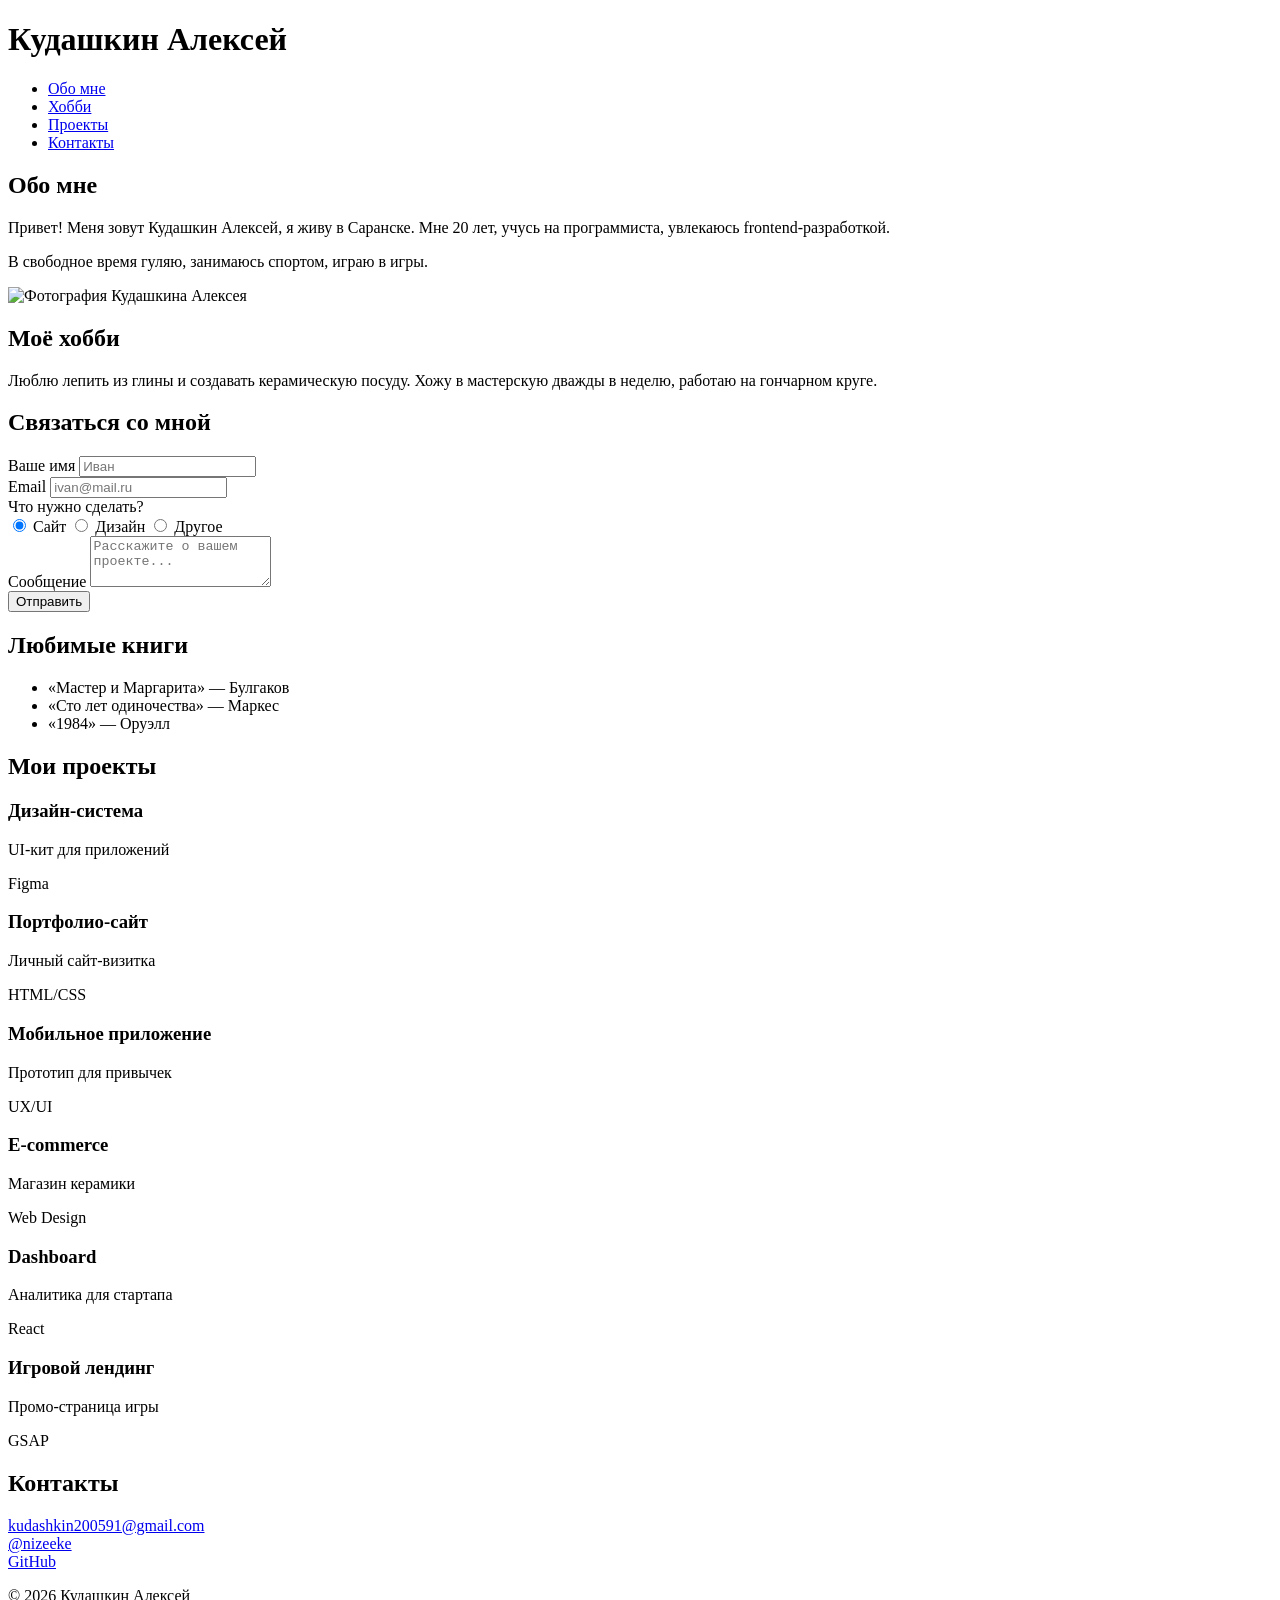
==== html/index.html @ 0df56d47 "Rename index.html to html/index.html" ====
<!DOCTYPE html>
<html lang="ru">
<head>
  <meta charset="UTF-8" />
  <meta name="viewport" content="width=device-width, initial-scale=1.0" />
  <link rel="stylesheet" href="style.css" />
  <link rel="preconnect" href="https://fonts.googleapis.com" />
  <link rel="preconnect" href="https://fonts.gstatic.com" crossorigin />
  <link href="https://fonts.googleapis.com/css2?family=Inter:opsz,wght@14..32,400;14..32,600;14..32,700&display=swap" rel="stylesheet" />
  <title>Кудашкин Алексей</title>
</head>
<body>

  <header class="page-header">
    <div class="header-container">
      <div class="logo-wrapper">
        <h1 class="main-title">Кудашкин Алексей</h1>
      </div>
      <nav class="main-nav">
        <ul class="nav-list">
          <li><a href="#about" class="nav-link">Обо мне</a></li>
          <li><a href="#hobby" class="nav-link">Хобби</a></li>
          <li><a href="#projects" class="nav-link">Проекты</a></li>
          <li><a href="#contacts" class="nav-link">Контакты</a></li>
        </ul>
      </nav>
    </div>
  </header>

  <div class="main-grid">
    
    <main class="main-content">

      <section id="about" class="about-section">
        <h2 class="section-title">Обо мне</h2>
        <div class="about-wrapper">
          <div class="about-text-wrapper">
            <p class="about-text">
              Привет! Меня зовут Кудашкин Алексей, я живу в Саранске. 
              Мне 20 лет, учусь на программиста, увлекаюсь frontend-разработкой.
            </p>
            <p class="about-text">
              В свободное время гуляю, занимаюсь спортом, играю в игры.
            </p>
          </div>
          <img 
            class="profile-image"
            src="https://ic.pics.livejournal.com/klasson/23467161/3591605/3591605_900.png" 
            alt="Фотография Кудашкина Алексея" 
            width="200" 
            height="200"
          />
        </div>
      </section>

      <section id="hobby" class="hobby-section">
        <h2 class="section-title">Моё хобби</h2>
        <article class="hobby-card">
          <p class="hobby-text">
            Люблю лепить из глины и создавать керамическую посуду. 
            Хожу в мастерскую дважды в неделю, работаю на гончарном круге.
          </p>
        </article>
      </section>

      <section class="form-section">
        <h2 class="section-title">Связаться со мной</h2>
        
        <form action="#" method="POST" class="contact-form">
          
          <div class="form-group">
            <label for="user-name" class="form-label">Ваше имя</label>
            <input 
              type="text" 
              id="user-name" 
              name="user-name" 
              class="form-input" 
              placeholder="Иван"
            />
          </div>

          <div class="form-group">
            <label for="user-email" class="form-label">Email</label>
            <input 
              type="email" 
              id="user-email" 
              name="user-email" 
              class="form-input" 
              placeholder="ivan@mail.ru"
            />
          </div>

          <div class="form-group form-group-full">
            <span class="form-label">Что нужно сделать?</span>
            <div class="radio-group">
              <label class="radio-option">
                <input type="radio" name="project-type" value="web" checked />
                Сайт
              </label>
              <label class="radio-option">
                <input type="radio" name="project-type" value="design" />
                Дизайн
              </label>
              <label class="radio-option">
                <input type="radio" name="project-type" value="other" />
                Другое
              </label>
            </div>
          </div>

          <div class="form-group form-group-full">
            <label for="user-message" class="form-label">Сообщение</label>
            <textarea 
              id="user-message" 
              name="user-message" 
              class="form-textarea" 
              placeholder="Расскажите о вашем проекте..."
              rows="3"
            ></textarea>
          </div>

          <button type="submit" class="submit-btn">Отправить</button>
        </form>
      </section>

    </main>

    <aside class="sidebar">
      <h2 class="sidebar-title">Любимые книги</h2>
      <ul class="book-list">
        <li>«Мастер и Маргарита» — Булгаков</li>
        <li>«Сто лет одиночества» — Маркес</li>
        <li>«1984» — Оруэлл</li>
      </ul>
    </aside>

  </div>

  <section id="projects" class="projects-section">
    <div class="projects-container">
      <h2 class="section-title projects-title">Мои проекты</h2>
      <div class="projects-grid">
        
        <article class="project-card">
          <div class="project-image" style="background: #e8b87c;">
          </div>
          <h3 class="project-name">Дизайн-система</h3>
          <p class="project-desc">UI-кит для приложений</p>
          <span class="project-tag">Figma</span>
        </article>

        <article class="project-card">
          <div class="project-image" style="background: #7ec8e3;">
          </div>
          <h3 class="project-name">Портфолио-сайт</h3>
          <p class="project-desc">Личный сайт-визитка</p>
          <span class="project-tag">HTML/CSS</span>
        </article>

        <article class="project-card">
          <div class="project-image" style="background: #f5a97f;">
          </div>
          <h3 class="project-name">Мобильное приложение</h3>
          <p class="project-desc">Прототип для привычек</p>
          <span class="project-tag">UX/UI</span>
        </article>

        <article class="project-card">
          <div class="project-image" style="background: #a8d5ba;">
                      </div>
          <h3 class="project-name">E-commerce</h3>
          <p class="project-desc">Магазин керамики</p>
          <span class="project-tag">Web Design</span>
        </article>

        <article class="project-card">
          <div class="project-image" style="background: #c9b0e6;">
                      </div>
          <h3 class="project-name">Dashboard</h3>
          <p class="project-desc">Аналитика для стартапа</p>
          <span class="project-tag">React</span>
        </article>

        <article class="project-card">
          <div class="project-image" style="background: #f7c5a0;">
                      </div>
          <h3 class="project-name">Игровой лендинг</h3>
          <p class="project-desc">Промо-страница игры</p>
          <span class="project-tag">GSAP</span>
        </article>

      </div>
    </div>
  </section>

  <section id="contacts" class="contacts-section">
    <div class="contacts-container">
      <h2 class="section-title">Контакты</h2>
      <div class="contacts-grid">
        <div class="contact-item">
          <a href="mailto:kudashkin200591@gmail.com" class="contacts-link">kudashkin200591@gmail.com</a>
        </div>
        <div class="contact-item">
          <a href="#" class="contacts-link">@nizeeke</a>
        </div>
        <div class="contact-item">
          <a href="https://github.com/nizeeke00" class="contacts-link" target="_blank" rel="noopener noreferrer">GitHub</a>
        </div>
      </div>
    </div>
  </section>

  <footer class="page-footer">
    <div class="footer-container">
      <p class="footer-text">
        &copy; 2026 Кудашкин Алексей
      </p>
    </div>
  </footer>

</body>
</html>
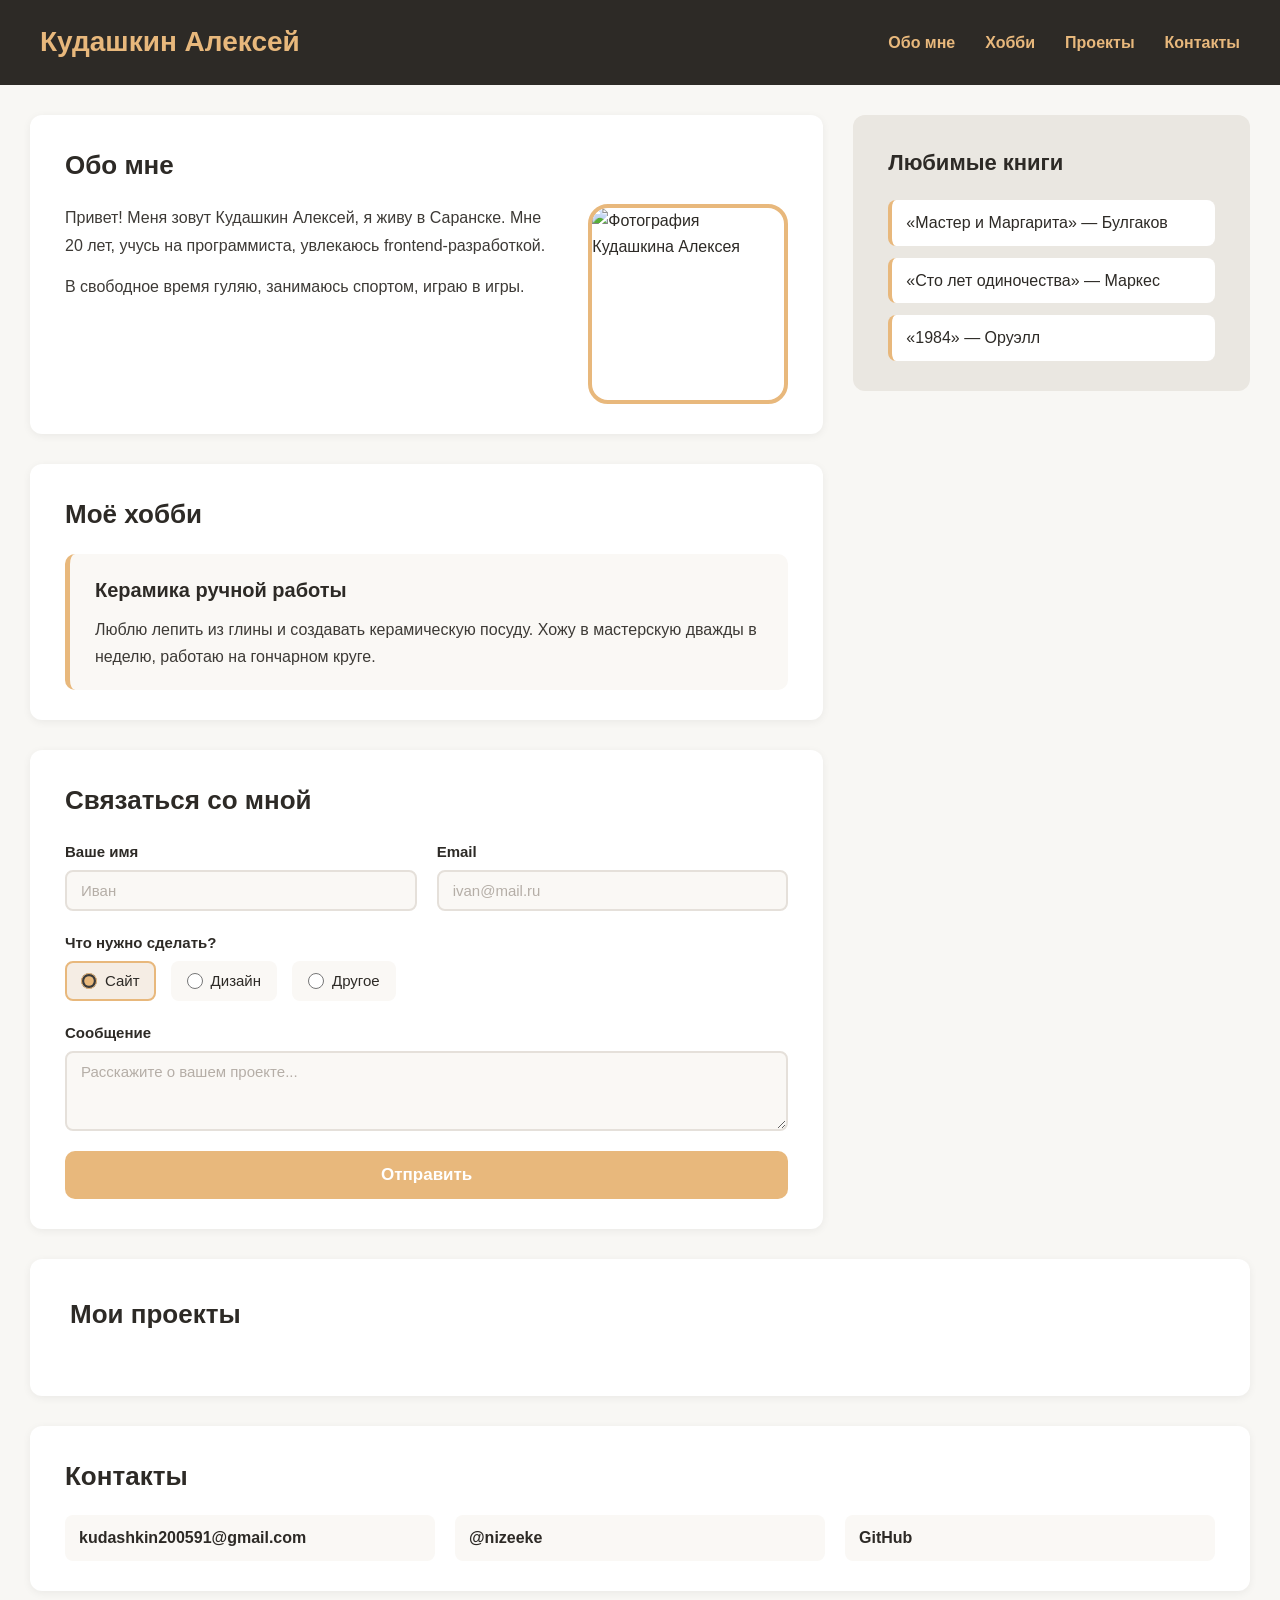
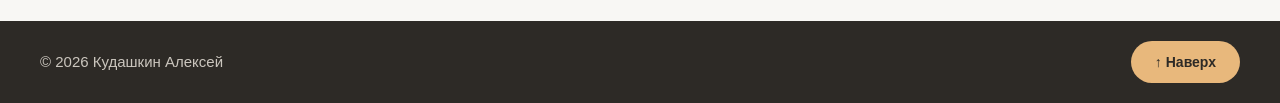
==== commit a5fc3c07: "Update index.html" ====
--- a/html/index.html
+++ b/html/index.html
@@ -56,6 +56,7 @@
       <section id="hobby" class="hobby-section">
         <h2 class="section-title">Моё хобби</h2>
         <article class="hobby-card">
+          <h3 class="hobby-title">Керамика ручной работы</h3>
           <p class="hobby-text">
             Люблю лепить из глины и создавать керамическую посуду. 
             Хожу в мастерскую дважды в неделю, работаю на гончарном круге.
@@ -139,57 +140,7 @@
   <section id="projects" class="projects-section">
     <div class="projects-container">
       <h2 class="section-title projects-title">Мои проекты</h2>
-      <div class="projects-grid">
-        
-        <article class="project-card">
-          <div class="project-image" style="background: #e8b87c;">
-          </div>
-          <h3 class="project-name">Дизайн-система</h3>
-          <p class="project-desc">UI-кит для приложений</p>
-          <span class="project-tag">Figma</span>
-        </article>
-
-        <article class="project-card">
-          <div class="project-image" style="background: #7ec8e3;">
-          </div>
-          <h3 class="project-name">Портфолио-сайт</h3>
-          <p class="project-desc">Личный сайт-визитка</p>
-          <span class="project-tag">HTML/CSS</span>
-        </article>
-
-        <article class="project-card">
-          <div class="project-image" style="background: #f5a97f;">
-          </div>
-          <h3 class="project-name">Мобильное приложение</h3>
-          <p class="project-desc">Прототип для привычек</p>
-          <span class="project-tag">UX/UI</span>
-        </article>
-
-        <article class="project-card">
-          <div class="project-image" style="background: #a8d5ba;">
-                      </div>
-          <h3 class="project-name">E-commerce</h3>
-          <p class="project-desc">Магазин керамики</p>
-          <span class="project-tag">Web Design</span>
-        </article>
-
-        <article class="project-card">
-          <div class="project-image" style="background: #c9b0e6;">
-                      </div>
-          <h3 class="project-name">Dashboard</h3>
-          <p class="project-desc">Аналитика для стартапа</p>
-          <span class="project-tag">React</span>
-        </article>
-
-        <article class="project-card">
-          <div class="project-image" style="background: #f7c5a0;">
-                      </div>
-          <h3 class="project-name">Игровой лендинг</h3>
-          <p class="project-desc">Промо-страница игры</p>
-          <span class="project-tag">GSAP</span>
-        </article>
-
-      </div>
+      <div class="projects-gallery"></div>
     </div>
   </section>
 
@@ -215,8 +166,10 @@
       <p class="footer-text">
         &copy; 2026 Кудашкин Алексей
       </p>
+      <a href="#" class="back-to-top">↑ Наверх</a>
     </div>
   </footer>
 
+  <script src="script.js"></script>
 </body>
 </html>
--- a/html/style.css
+++ b/html/style.css
@@ -0,0 +1,573 @@
+* {
+  margin: 0;
+  padding: 0;
+  box-sizing: border-box;
+}
+
+body {
+  font-family: "Inter", sans-serif;
+  background-color: #f8f7f4;
+  color: #2d2a26;
+  line-height: 1.6;
+}
+
+.page-header {
+  background-color: #2d2a26;
+  padding: 20px 40px;
+}
+
+.header-container {
+  max-width: 1300px;
+  margin: 0 auto;
+  display: flex;
+  justify-content: space-between;
+  align-items: center;
+  flex-wrap: wrap;
+  gap: 20px;
+}
+
+.logo-wrapper {
+  display: flex;
+  align-items: center;
+  gap: 12px;
+}
+
+.logo-icon {
+  font-size: 32px;
+  line-height: 1;
+  transition: transform 0.3s ease;
+}
+
+.logo-wrapper:hover .logo-icon {
+  transform: rotate(-10deg) scale(1.1);
+}
+
+.main-title {
+  font-size: 28px;
+  font-weight: 700;
+  color: #e8b87c;
+  margin: 0;
+}
+
+.nav-list {
+  display: flex;
+  list-style: none;
+  gap: 30px;
+  margin: 0;
+  padding: 0;
+}
+
+.nav-link {
+  color: #e8b87c;
+  text-decoration: none;
+  font-weight: 600;
+  font-size: 16px;
+  transition: color 0.3s ease;
+}
+
+.nav-link:hover {
+  color: #f5d6b3;
+}
+
+.main-grid {
+  max-width: 1300px;
+  margin: 30px auto;
+  padding: 0 30px;
+  display: grid;
+  grid-template-columns: 2fr 1fr;
+  gap: 30px;
+}
+
+.main-content {
+  display: flex;
+  flex-direction: column;
+  gap: 30px;
+}
+
+.about-section,
+.hobby-section,
+.form-section {
+  background-color: #ffffff;
+  padding: 30px 35px;
+  border-radius: 12px;
+  box-shadow: 0 2px 8px rgba(0,0,0,0.06);
+}
+
+.section-title {
+  font-size: 26px;
+  font-weight: 700;
+  color: #2d2a26;
+  margin-top: 0;
+  margin-bottom: 18px;
+}
+
+.about-wrapper {
+  display: flex;
+  gap: 30px;
+  align-items: flex-start;
+}
+
+.about-text-wrapper {
+  flex: 1;
+}
+
+.about-text {
+  font-size: 16px;
+  line-height: 1.7;
+  color: #3d3a36;
+  margin-bottom: 14px;
+}
+
+.about-text:last-child {
+  margin-bottom: 0;
+}
+
+.profile-image {
+  width: 200px;
+  height: 200px;
+  object-fit: cover;
+  border: 4px solid #e8b87c;
+  border-radius: 20px;
+  flex-shrink: 0;
+  transition: transform 0.3s ease, box-shadow 0.3s ease;
+}
+
+.profile-image:hover {
+  transform: scale(1.03);
+  box-shadow: 0 8px 25px rgba(232, 184, 124, 0.3);
+}
+
+.hobby-card {
+  background-color: #faf8f5;
+  padding: 20px 25px;
+  border-radius: 10px;
+  border-left: 5px solid #e8b87c;
+  transition: border-color 0.3s ease, background-color 0.3s ease;
+}
+
+.hobby-card:hover {
+  border-color: #d4a56a;
+  background-color: #f5f2ec;
+}
+
+.hobby-title {
+  font-size: 20px;
+  font-weight: 700;
+  color: #2d2a26;
+  margin-top: 0;
+  margin-bottom: 10px;
+}
+
+.hobby-text {
+  font-size: 16px;
+  line-height: 1.7;
+  color: #3d3a36;
+  margin: 0;
+}
+
+.form-description {
+  font-size: 16px;
+  color: #6b6560;
+  margin-bottom: 20px;
+}
+
+.contact-form {
+  display: grid;
+  grid-template-columns: 1fr 1fr;
+  gap: 20px;
+}
+
+.form-group {
+  display: flex;
+  flex-direction: column;
+  gap: 6px;
+}
+
+.form-group-full {
+  grid-column: 1 / -1;
+}
+
+.form-label {
+  font-weight: 600;
+  font-size: 15px;
+  color: #2d2a26;
+}
+
+.form-input,
+.form-textarea {
+  padding: 10px 14px;
+  font-family: "Inter", sans-serif;
+  font-size: 15px;
+  color: #2d2a26;
+  background-color: #faf8f5;
+  border: 2px solid #e5e0da;
+  border-radius: 8px;
+  outline: none;
+  transition: border-color 0.3s ease, background-color 0.3s ease, box-shadow 0.3s ease;
+}
+
+.form-input:focus,
+.form-textarea:focus {
+  border-color: #e8b87c;
+  background-color: #ffffff;
+  box-shadow: 0 0 0 4px rgba(232, 184, 124, 0.15);
+}
+
+.form-input::placeholder,
+.form-textarea::placeholder {
+  color: #b5aea7;
+}
+
+.form-textarea {
+  resize: vertical;
+  min-height: 80px;
+}
+
+.radio-group {
+  display: flex;
+  gap: 15px;
+  flex-wrap: wrap;
+}
+
+.radio-option {
+  display: flex;
+  align-items: center;
+  gap: 8px;
+  font-size: 15px;
+  color: #2d2a26;
+  cursor: pointer;
+  padding: 6px 14px;
+  background-color: #faf8f5;
+  border-radius: 8px;
+  border: 2px solid transparent;
+  transition: all 0.3s ease;
+}
+
+.radio-option:hover {
+  background-color: #f0ece6;
+  border-color: #e5e0da;
+}
+
+.radio-option input[type="radio"] {
+  width: 16px;
+  height: 16px;
+  accent-color: #e8b87c;
+  cursor: pointer;
+}
+
+.radio-option:has(input:checked) {
+  background-color: #f5ede4;
+  border-color: #e8b87c;
+}
+
+.submit-btn {
+  grid-column: 1 / -1;
+  padding: 14px 32px;
+  font-family: "Inter", sans-serif;
+  font-size: 17px;
+  font-weight: 700;
+  color: #ffffff;
+  background-color: #e8b87c;
+  border: none;
+  border-radius: 10px;
+  cursor: pointer;
+  transition: all 0.3s ease;
+}
+
+.submit-btn:hover {
+  background-color: #d4a56a;
+  transform: translateY(-2px);
+  box-shadow: 0 8px 25px rgba(232, 184, 124, 0.35);
+}
+
+.submit-btn:active {
+  transform: translateY(0);
+  box-shadow: 0 4px 12px rgba(232, 184, 124, 0.25);
+}
+
+.sidebar {
+  background-color: #eae7e1;
+  padding: 30px 35px;
+  border-radius: 12px;
+  display: flex;
+  flex-direction: column;
+  gap: 20px;
+  align-self: start;
+}
+
+.sidebar-title {
+  font-size: 22px;
+  font-weight: 700;
+  color: #2d2a26;
+  margin: 0;
+}
+
+.book-list {
+  list-style: none;
+  padding: 0;
+  margin: 0;
+  display: flex;
+  flex-direction: column;
+  gap: 12px;
+}
+
+.book-list li {
+  font-size: 16px;
+  color: #2d2a26;
+  padding: 10px 14px;
+  background-color: #ffffff;
+  border-radius: 8px;
+  border-left: 4px solid #e8b87c;
+  transition: all 0.3s ease;
+}
+
+.book-list li:hover {
+  transform: translateX(5px);
+  box-shadow: 0 4px 12px rgba(0,0,0,0.06);
+}
+
+.projects-section {
+  max-width: 1300px;
+  margin: 0 auto 30px;
+  padding: 0 30px;
+}
+
+.projects-container {
+  background-color: #ffffff;
+  padding: 35px 40px;
+  border-radius: 12px;
+  box-shadow: 0 2px 8px rgba(0,0,0,0.06);
+}
+
+.projects-title {
+  margin-bottom: 25px;
+}
+
+.projects-grid {
+  display: grid;
+  grid-template-columns: repeat(3, 1fr);
+  gap: 25px;
+}
+
+.project-card {
+  background-color: #faf8f5;
+  border-radius: 12px;
+  padding: 20px;
+  display: flex;
+  flex-direction: column;
+  align-items: flex-start;
+  gap: 10px;
+  transition: all 0.3s ease;
+}
+
+.project-card:hover {
+  transform: translateY(-4px);
+  box-shadow: 0 12px 30px rgba(0,0,0,0.1);
+}
+
+.project-image {
+  width: 100%;
+  height: 120px;
+  border-radius: 8px;
+  display: flex;
+  align-items: center;
+  justify-content: center;
+  flex-shrink: 0;
+  transition: transform 0.3s ease;
+}
+
+.project-card:hover .project-image {
+  transform: scale(1.02);
+}
+
+.project-card:hover .project-emoji {
+  transform: scale(1.1);
+}
+
+.project-name {
+  font-size: 17px;
+  font-weight: 700;
+  color: #2d2a26;
+  margin: 0;
+}
+
+.project-desc {
+  font-size: 14px;
+  line-height: 1.5;
+  color: #5a5450;
+  margin: 0;
+  flex: 1;
+}
+
+.project-tag {
+  font-size: 12px;
+  font-weight: 600;
+  color: #e8b87c;
+  background-color: rgba(232, 184, 124, 0.15);
+  padding: 4px 14px;
+  border-radius: 20px;
+  align-self: flex-start;
+  transition: all 0.3s ease;
+}
+
+.project-card:hover .project-tag {
+  background-color: rgba(232, 184, 124, 0.25);
+}
+
+.contacts-section {
+  max-width: 1300px;
+  margin: 0 auto 30px;
+  padding: 0 30px;
+}
+
+.contacts-container {
+  background-color: #ffffff;
+  padding: 30px 35px;
+  border-radius: 12px;
+  box-shadow: 0 2px 8px rgba(0,0,0,0.06);
+}
+
+.contacts-grid {
+  display: grid;
+  grid-template-columns: repeat(3, 1fr);
+  gap: 20px;
+}
+
+.contact-item {
+  display: flex;
+  align-items: center;
+  gap: 12px;
+  padding: 10px 14px;
+  background-color: #faf8f5;
+  border-radius: 8px;
+  transition: all 0.3s ease;
+}
+
+.contact-item:hover {
+  background-color: #f0ece6;
+  transform: translateX(5px);
+}
+
+.contact-icon {
+  font-size: 22px;
+  line-height: 1;
+}
+
+.contacts-link {
+  color: #2d2a26;
+  text-decoration: none;
+  font-weight: 600;
+  font-size: 16px;
+  transition: color 0.3s ease;
+}
+
+.contacts-link:hover {
+  color: #e8b87c;
+}
+
+.page-footer {
+  background-color: #2d2a26;
+  padding: 20px 40px;
+}
+
+.footer-container {
+  max-width: 1300px;
+  margin: 0 auto;
+  display: flex;
+  justify-content: space-between;
+  align-items: center;
+  flex-wrap: wrap;
+  gap: 20px;
+}
+
+.footer-text {
+  font-size: 15px;
+  color: #cbc6be;
+  margin: 0;
+}
+
+.back-to-top {
+  background-color: #e8b87c;
+  color: #2d2a26;
+  padding: 10px 24px;
+  border-radius: 50px;
+  text-decoration: none;
+  font-weight: 600;
+  font-size: 14px;
+  transition: all 0.3s ease;
+}
+
+.back-to-top:hover {
+  background-color: #d4a56a;
+  transform: translateY(-2px);
+  box-shadow: 0 6px 20px rgba(232, 184, 124, 0.3);
+}
+
+@media (max-width: 1024px) {
+  .projects-grid {
+    grid-template-columns: repeat(2, 1fr);
+  }
+}
+
+@media (max-width: 768px) {
+  .main-grid {
+    grid-template-columns: 1fr;
+    gap: 20px;
+  }
+
+  .about-wrapper {
+    flex-direction: column;
+    align-items: center;
+  }
+
+  .profile-image {
+    width: 180px;
+    height: 180px;
+  }
+
+  .contact-form {
+    grid-template-columns: 1fr;
+  }
+
+  .projects-grid {
+    grid-template-columns: 1fr;
+  }
+
+  .contacts-grid {
+    grid-template-columns: 1fr;
+  }
+
+  .header-container {
+    flex-direction: column;
+    align-items: stretch;
+    text-align: center;
+  }
+
+  .logo-wrapper {
+    justify-content: center;
+  }
+
+  .nav-list {
+    justify-content: center;
+    flex-wrap: wrap;
+    gap: 15px;
+  }
+
+  .footer-container {
+    flex-direction: column;
+    text-align: center;
+  }
+
+  .projects-container,
+  .about-section,
+  .hobby-section,
+  .form-section,
+  .contacts-container {
+    padding: 20px;
+  }
+
+  .radio-group {
+    flex-direction: column;
+    gap: 8px;
+  }
+}
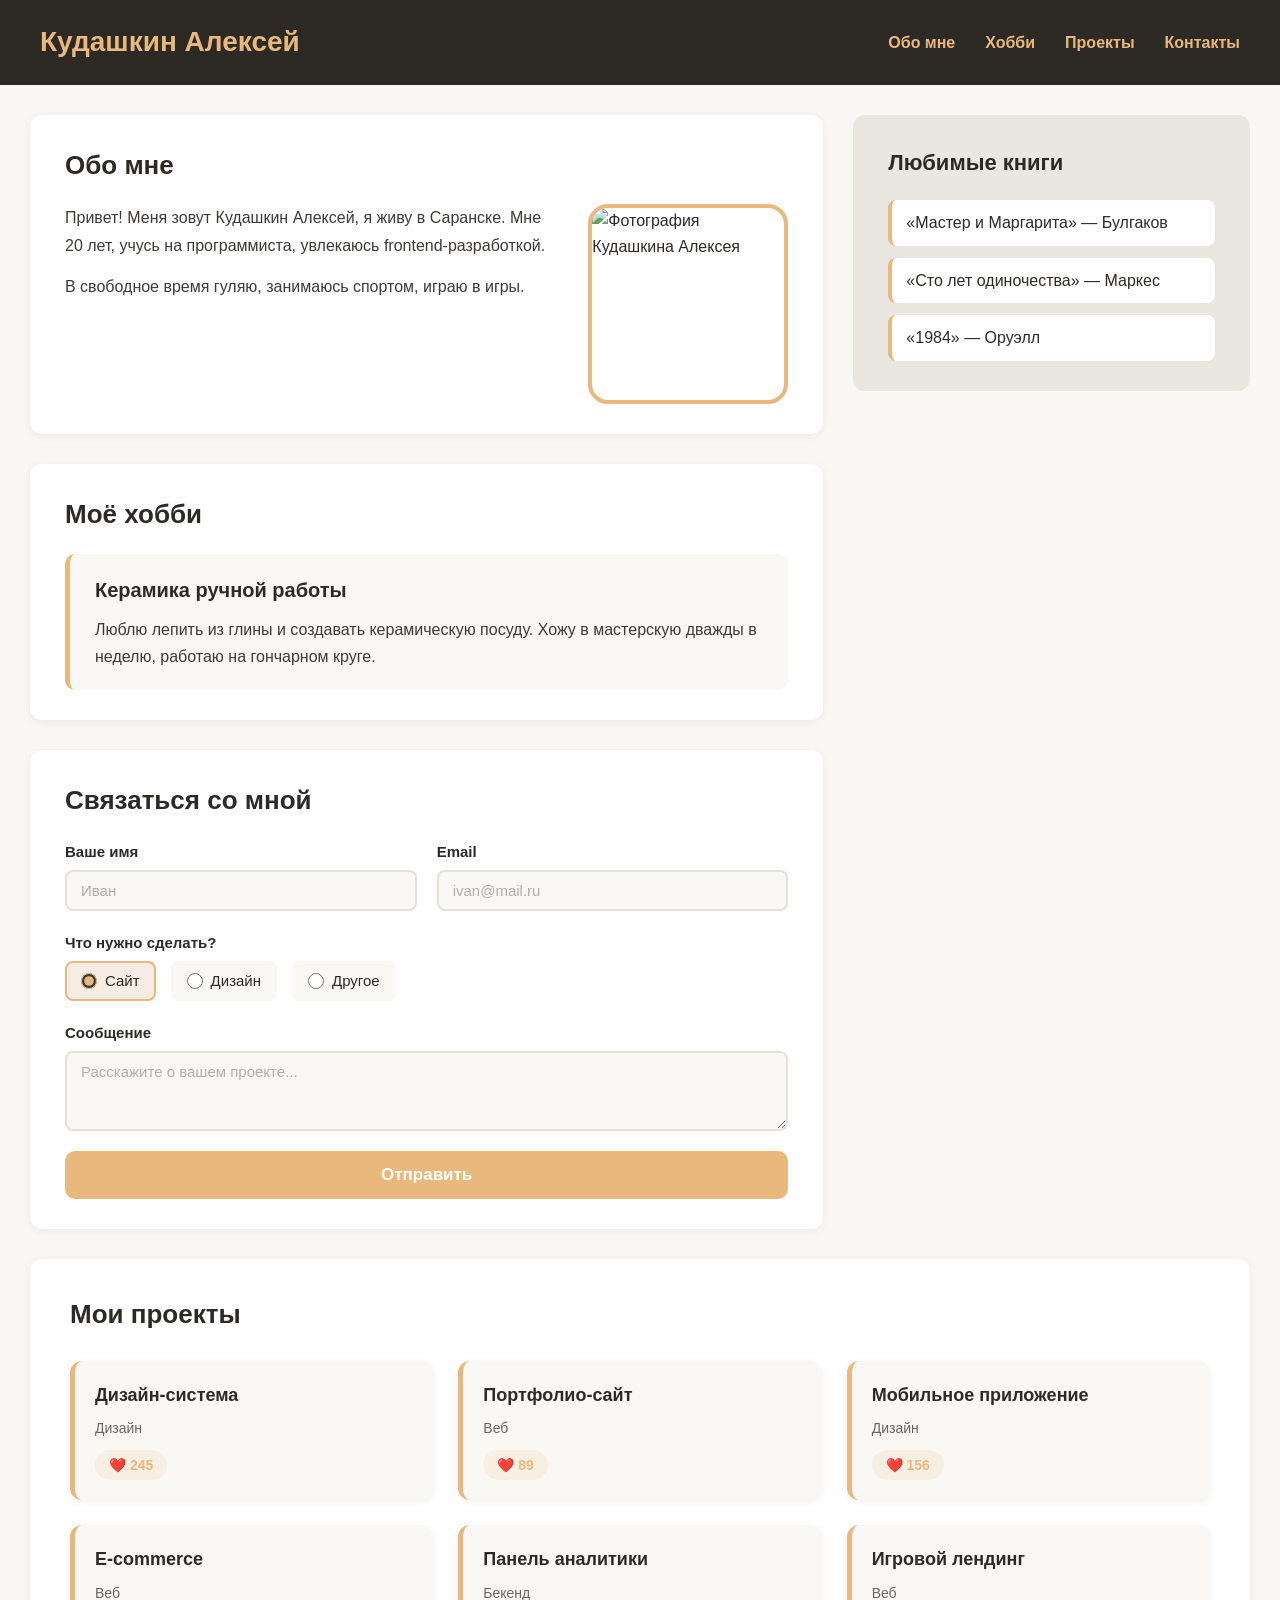
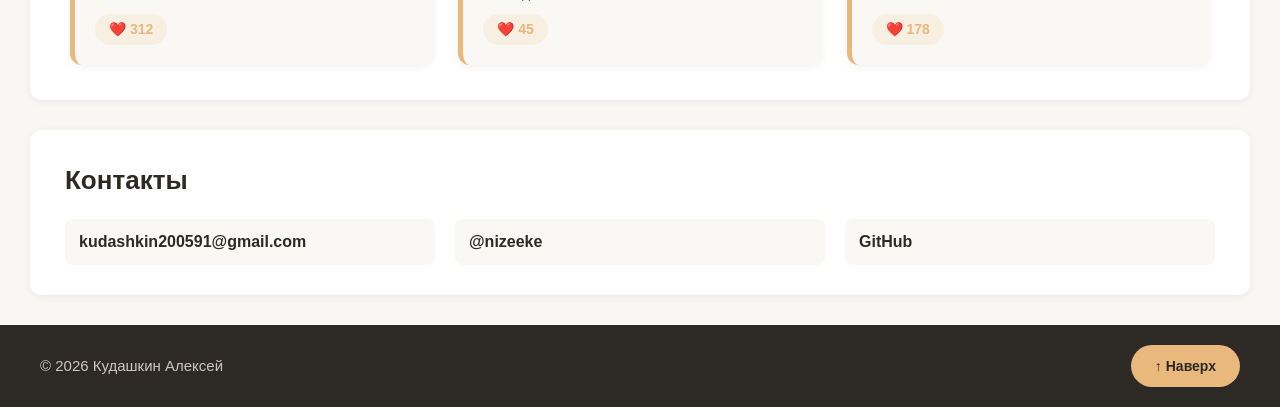
==== commit edf76786: "Update index.html" ====
--- a/html/index.html
+++ b/html/index.html
@@ -45,7 +45,7 @@
           </div>
           <img 
             class="profile-image"
-            src="https://ic.pics.livejournal.com/klasson/23467161/3591605/3591605_900.png" 
+            src="https://scatyash1.gosuslugi.ru/netcat_files/generated/125/212/300x400/72/5e63271b75f185e06af6911d6b907d03.jpg?crop=0%3A0%3A0%3A0&hash=ab2c7812722701519b3938ba3a310131&resize_mode=0&wm_m=0" 
             alt="Фотография Кудашкина Алексея" 
             width="200" 
             height="200"
--- a/html/style.css
+++ b/html/style.css
@@ -163,12 +163,6 @@
   line-height: 1.7;
   color: #3d3a36;
   margin: 0;
-}
-
-.form-description {
-  font-size: 16px;
-  color: #6b6560;
-  margin-bottom: 20px;
 }
 
 .contact-form {
@@ -343,7 +337,7 @@
   margin-bottom: 25px;
 }
 
-.projects-grid {
+.projects-gallery {
   display: grid;
   grid-template-columns: repeat(3, 1fr);
   gap: 25px;
@@ -353,11 +347,9 @@
   background-color: #faf8f5;
   border-radius: 12px;
   padding: 20px;
-  display: flex;
-  flex-direction: column;
-  align-items: flex-start;
-  gap: 10px;
+  box-shadow: 0 2px 8px rgba(0,0,0,0.06);
   transition: all 0.3s ease;
+  border-left: 5px solid #e8b87c;
 }
 
 .project-card:hover {
@@ -365,53 +357,27 @@
   box-shadow: 0 12px 30px rgba(0,0,0,0.1);
 }
 
-.project-image {
-  width: 100%;
-  height: 120px;
-  border-radius: 8px;
-  display: flex;
-  align-items: center;
-  justify-content: center;
-  flex-shrink: 0;
-  transition: transform 0.3s ease;
-}
-
-.project-card:hover .project-image {
-  transform: scale(1.02);
-}
-
-.project-card:hover .project-emoji {
-  transform: scale(1.1);
-}
-
-.project-name {
-  font-size: 17px;
+.project-card h3 {
+  font-size: 18px;
   font-weight: 700;
   color: #2d2a26;
-  margin: 0;
-}
-
-.project-desc {
+  margin: 0 0 8px 0;
+}
+
+.project-card p {
   font-size: 14px;
-  line-height: 1.5;
-  color: #5a5450;
-  margin: 0;
-  flex: 1;
-}
-
-.project-tag {
-  font-size: 12px;
+  color: #6b6560;
+  margin: 0 0 10px 0;
+}
+
+.project-card span {
+  display: inline-block;
+  font-size: 14px;
   font-weight: 600;
   color: #e8b87c;
   background-color: rgba(232, 184, 124, 0.15);
   padding: 4px 14px;
   border-radius: 20px;
-  align-self: flex-start;
-  transition: all 0.3s ease;
-}
-
-.project-card:hover .project-tag {
-  background-color: rgba(232, 184, 124, 0.25);
 }
 
 .contacts-section {
@@ -448,10 +414,6 @@
   transform: translateX(5px);
 }
 
-.contact-icon {
-  font-size: 22px;
-  line-height: 1;
-}
 
 .contacts-link {
   color: #2d2a26;
@@ -504,7 +466,7 @@
 }
 
 @media (max-width: 1024px) {
-  .projects-grid {
+  .projects-gallery {
     grid-template-columns: repeat(2, 1fr);
   }
 }
@@ -529,7 +491,7 @@
     grid-template-columns: 1fr;
   }
 
-  .projects-grid {
+  .projects-gallery {
     grid-template-columns: 1fr;
   }
 
